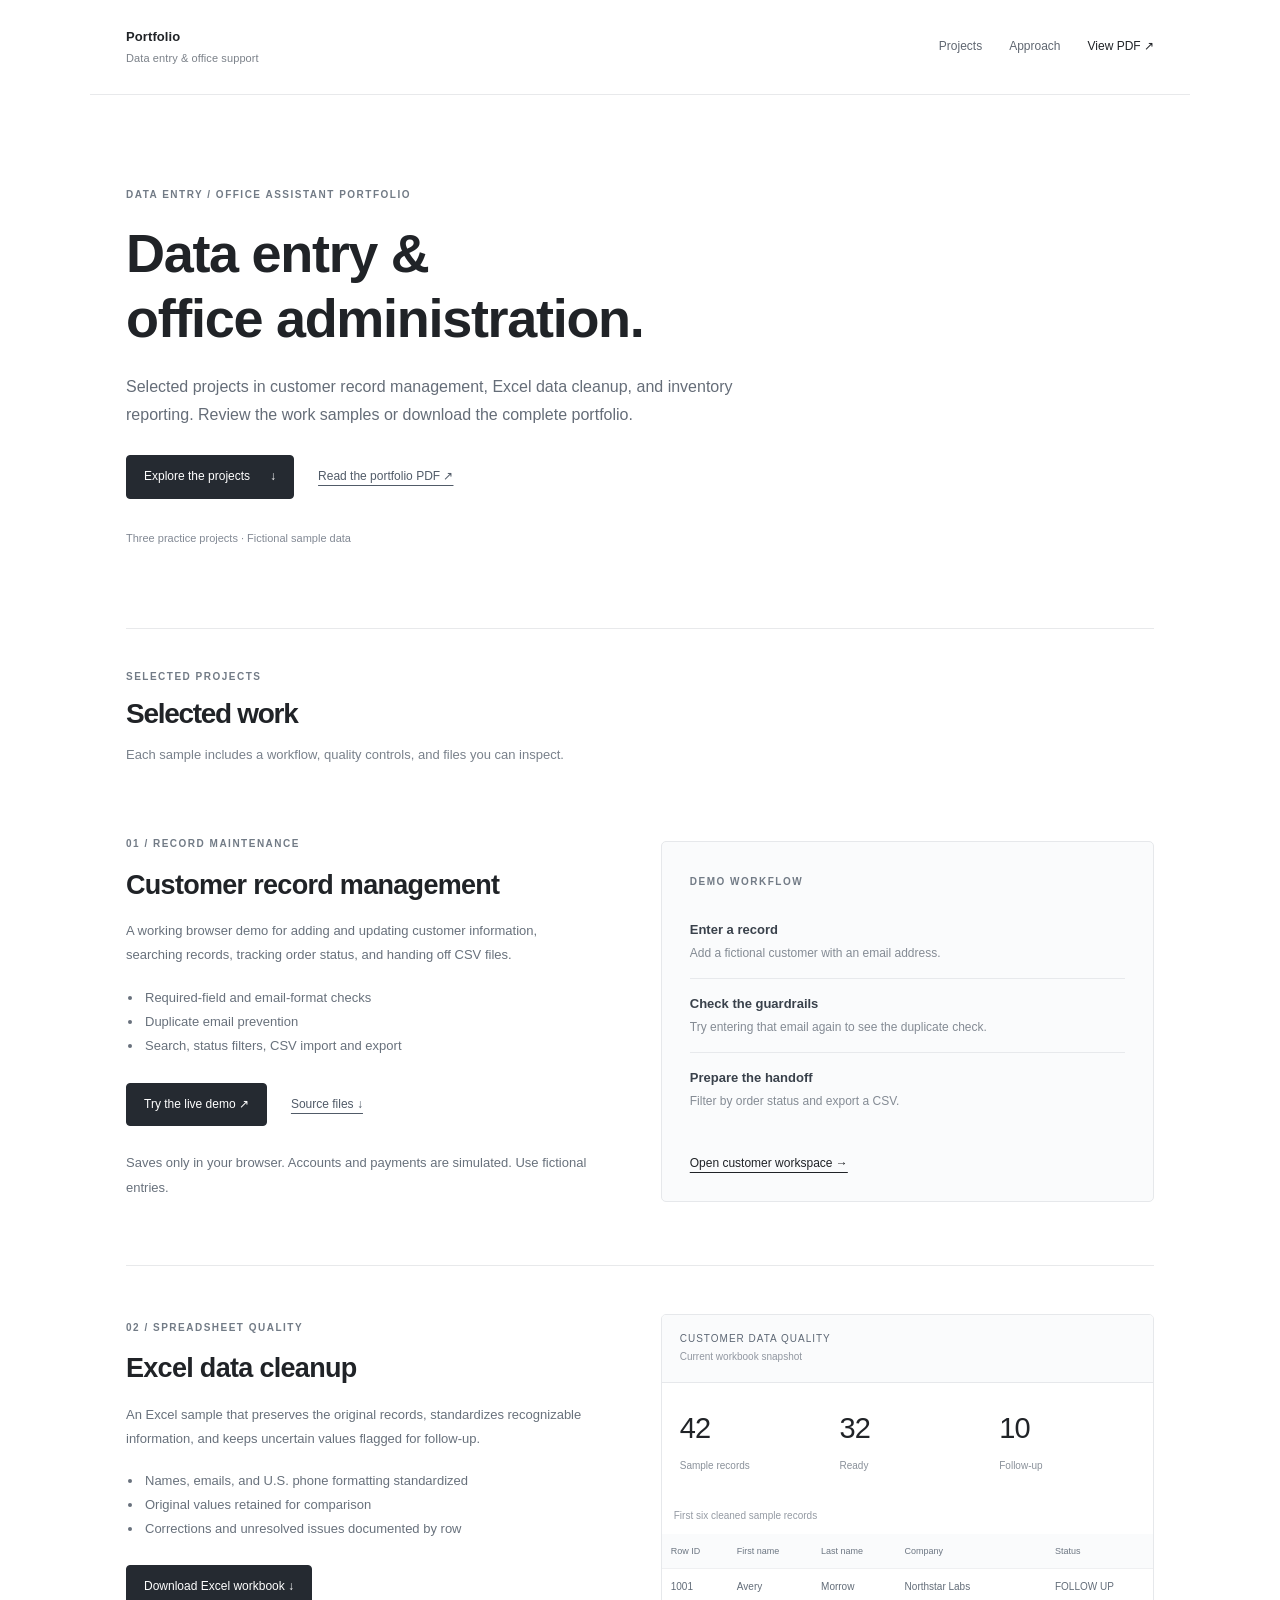
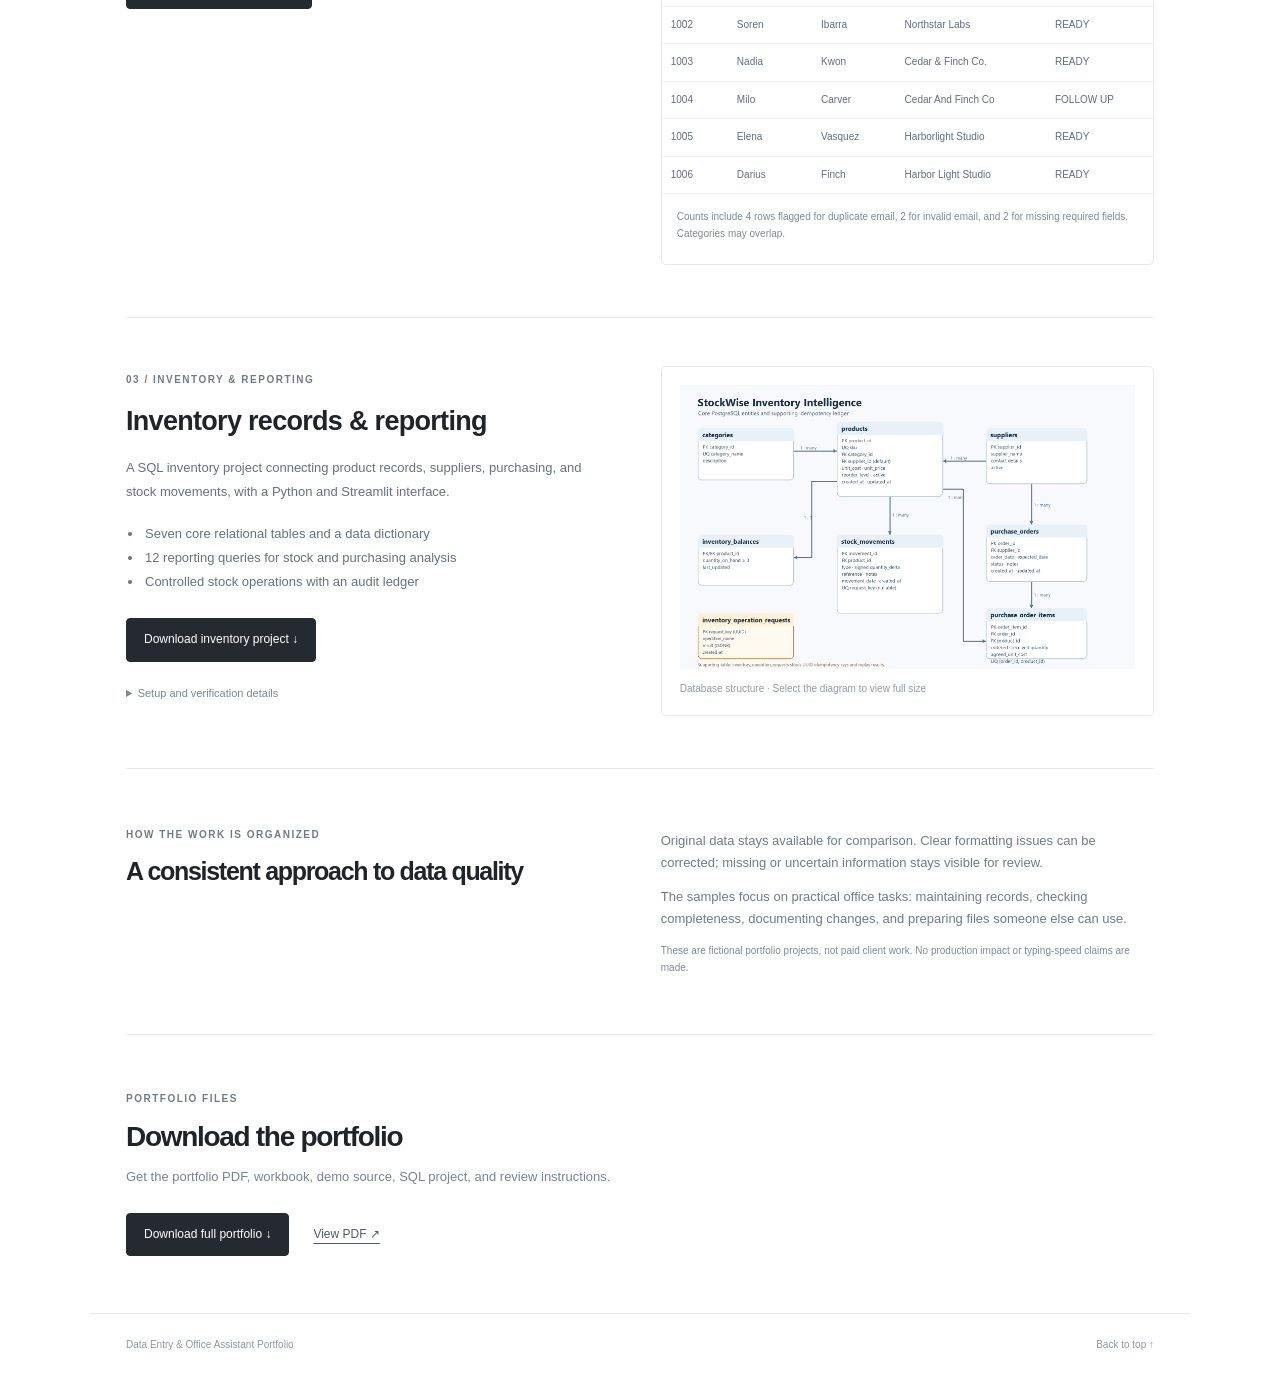
==== index.html @ aed79aca "Publish data entry and office assistant portfolio" ====
<!doctype html><html lang="en"><head><meta charset="utf-8"><meta name="viewport" content="width=device-width, initial-scale=1"><title>Data Entry & Office Assistant | Work Portfolio</title><meta name="description" content="Explore three practical work samples: customer record maintenance, Excel data cleanup, and inventory reporting. Try the demo and download the files."><link rel="stylesheet" href="style.css"></head><body>
<header><a class="brand" href="#">Portfolio<span>Data entry & office support</span></a><nav aria-label="Main navigation"><a href="#projects">Projects</a><a href="#approach">Approach</a><a class="nav-download" href="downloads/portfolio.pdf">View PDF ↗</a></nav></header>
<main><section class="hero"><div><p class="eyebrow">DATA ENTRY / OFFICE ASSISTANT PORTFOLIO</p><h1>Data entry &amp;<br>office administration.</h1><p class="intro">Selected projects in customer record management, Excel data cleanup, and inventory reporting. Review the work samples or download the complete portfolio.</p><div class="actions"><a class="button" href="#projects">Explore the projects <span>↓</span></a><a class="text-link" href="downloads/portfolio.pdf">Read the portfolio PDF ↗</a></div><p class="small">Three practice projects · Fictional sample data</p></div></section>
<section id="projects"><div class="section-heading"><p class="eyebrow">SELECTED PROJECTS</p><h2>Selected work</h2><p>Each sample includes a workflow, quality controls, and files you can inspect.</p></div>
<article class="project"><div class="project-copy"><span class="number">01 / RECORD MAINTENANCE</span><h3>Customer record management</h3><p>A working browser demo for adding and updating customer information, searching records, tracking order status, and handing off CSV files.</p><ul><li>Required-field and email-format checks</li><li>Duplicate email prevention</li><li>Search, status filters, CSV import and export</li></ul><div class="actions"><a class="button" href="customer-demo/index.html">Try the live demo ↗</a><a class="text-link" href="downloads/customer-project.zip" download>Source files ↓</a></div><p class="small">Saves only in your browser. Accounts and payments are simulated. Use fictional entries.</p></div><div class="demo-instructions"><span class="eyebrow">DEMO WORKFLOW</span><ol><li><b>Enter a record</b><span>Add a fictional customer with an email address.</span></li><li><b>Check the guardrails</b><span>Try entering that email again to see the duplicate check.</span></li><li><b>Prepare the handoff</b><span>Filter by order status and export a CSV.</span></li></ol><a href="customer-demo/index.html">Open customer workspace →</a></div></article>
<article class="project excel"><div class="project-copy"><span class="number">02 / SPREADSHEET QUALITY</span><h3>Excel data cleanup</h3><p>An Excel sample that preserves the original records, standardizes recognizable information, and keeps uncertain values flagged for follow-up.</p><ul><li>Names, emails, and U.S. phone formatting standardized</li><li>Original values retained for comparison</li><li>Corrections and unresolved issues documented by row</li></ul><a class="button" href="downloads/customer-cleanup.xlsx" download>Download Excel workbook ↓</a></div><div class="sheet-preview"><div class="sheet-top">CUSTOMER DATA QUALITY <span>Current workbook snapshot</span></div><div class="metrics"><div><strong>42</strong><span>Sample records</span></div><div><strong>32</strong><span>Ready</span></div><div><strong>10</strong><span>Follow-up</span></div></div><div class="table-wrap"><table><caption>First six cleaned sample records</caption><thead><tr><th>Row ID</th><th>First name</th><th>Last name</th><th>Company</th><th>Status</th></tr></thead><tbody><tr><td>1001</td><td>Avery</td><td>Morrow</td><td>Northstar Labs</td><td>FOLLOW UP</td></tr><tr><td>1002</td><td>Soren</td><td>Ibarra</td><td>Northstar Labs</td><td>READY</td></tr><tr><td>1003</td><td>Nadia</td><td>Kwon</td><td>Cedar &amp; Finch Co.</td><td>READY</td></tr><tr><td>1004</td><td>Milo</td><td>Carver</td><td>Cedar And Finch Co</td><td>FOLLOW UP</td></tr><tr><td>1005</td><td>Elena</td><td>Vasquez</td><td>Harborlight Studio</td><td>READY</td></tr><tr><td>1006</td><td>Darius</td><td>Finch</td><td>Harbor Light Studio</td><td>READY</td></tr></tbody></table></div><p class="small">Counts include 4 rows flagged for duplicate email, 2 for invalid email, and 2 for missing required fields. Categories may overlap.</p></div></article>
<article class="project inventory"><div class="project-copy"><span class="number">03 / INVENTORY & REPORTING</span><h3>Inventory records &amp; reporting</h3><p>A SQL inventory project connecting product records, suppliers, purchasing, and stock movements, with a Python and Streamlit interface.</p><ul><li>Seven core relational tables and a data dictionary</li><li>12 reporting queries for stock and purchasing analysis</li><li>Controlled stock operations with an audit ledger</li></ul><a class="button" href="downloads/inventory-project.zip" download>Download inventory project ↓</a><details><summary>Setup and verification details</summary><p>The download includes the README, SQL, Python app, tests, and documentation. Running the dashboard requires Python and PostgreSQL setup. Local checks: 6 tests passed; 6 integration tests skipped without a configured database. Native PostgreSQL concurrency and the connected dashboard remain unverified.</p></details></div><figure><a href="assets/inventory-erd.png" target="_blank" rel="noopener"><img src="assets/inventory-erd.png" alt="StockWise inventory database relationship diagram" loading="lazy"></a><figcaption>Database structure · Select the diagram to view full size</figcaption></figure></article></section>
<section id="approach" class="approach"><div><p class="eyebrow">HOW THE WORK IS ORGANIZED</p><h2>A consistent approach to data quality</h2></div><div><p>Original data stays available for comparison. Clear formatting issues can be corrected; missing or uncertain information stays visible for review.</p><p>The samples focus on practical office tasks: maintaining records, checking completeness, documenting changes, and preparing files someone else can use.</p><p class="small">These are fictional portfolio projects, not paid client work. No production impact or typing-speed claims are made.</p></div></section>
<section class="download"><p class="eyebrow">PORTFOLIO FILES</p><h2>Download the portfolio</h2><p>Get the portfolio PDF, workbook, demo source, SQL project, and review instructions.</p><div class="actions"><a class="button" href="downloads/portfolio.zip" download>Download full portfolio ↓</a><a class="text-link" href="downloads/portfolio.pdf">View PDF ↗</a></div></section></main><footer><span>Data Entry & Office Assistant Portfolio</span><a href="#">Back to top ↑</a></footer></body></html>
---- style.css ----
*{box-sizing:border-box}html{scroll-behavior:smooth;scroll-padding-top:30px}body{margin:0;background:#fff;color:#202327;font:15px/1.65 -apple-system,BlinkMacSystemFont,"Segoe UI",Arial,sans-serif;-webkit-font-smoothing:antialiased}a{color:inherit;text-underline-offset:5px}header,main,footer{max-width:1100px;margin:auto}header{padding:26px 36px;display:flex;justify-content:space-between;align-items:center;border-bottom:1px solid #e8e9eb}.brand{text-decoration:none;font-size:13px;font-weight:650;letter-spacing:.1px}.brand span{display:block;font-size:11px;font-weight:400;color:#7b8189;margin-top:2px}nav{display:flex;gap:27px;align-items:center}nav a{text-decoration:none;font-size:12px;color:#606771}.nav-download{color:#202327}main{padding:0 36px}.hero{padding:82px 0 69px;max-width:760px}.eyebrow,.number{font-size:10px;letter-spacing:1.5px;font-weight:600;color:#727b86}h1,h2,h3{font-family:inherit;font-weight:550;letter-spacing:-1.3px;line-height:1.2}h1{font-size:54px;margin:18px 0 22px;max-width:720px}h2{font-size:28px;margin:12px 0}h3{font-size:27px;margin:14px 0 18px;letter-spacing:-.7px}.intro{font-size:16px;max-width:640px;color:#656d78;line-height:1.8}.actions{display:flex;align-items:center;gap:24px;flex-wrap:wrap;margin:25px 0}.button{display:inline-flex;align-items:center;gap:20px;text-decoration:none;padding:11px 17px;background:#252a31;color:#fff;border:1px solid #252a31;border-radius:4px;font-size:12px;font-weight:500;transition:background .15s}.button:hover{background:#434b56}.text-link{font-size:12px;color:#515b68}.small{font-size:11px;color:#828994;line-height:1.7}.hero .small{margin-top:30px}.folder{display:none}.section-heading{border-top:1px solid #e8e9eb;padding:30px 0 4px}.section-heading>p:last-child{color:#79818b;font-size:13px}.project{display:grid;grid-template-columns:1fr 1.05fr;gap:65px;padding:48px 0 52px;border-bottom:1px solid #e8e9eb;align-items:start}.project-copy>p,.project-copy li{color:#68717c;font-size:13px;line-height:1.85}.project-copy ul{padding-left:17px;margin:18px 0 24px;line-height:1.9}.project-copy li{padding-left:2px}.project-copy h3 br{display:none}.demo-instructions{border:1px solid #e6e8eb;border-radius:5px;padding:26px 28px;align-self:center;background:#fafbfc}.demo-instructions ol{padding:0;list-style:none;margin:12px 0}.demo-instructions li{padding:14px 0;border-bottom:1px solid #e7e9ec}.demo-instructions li:last-child{border:0}.demo-instructions b{display:block;font-size:13px;font-weight:550;color:#39414b}.demo-instructions span:not(.eyebrow){display:block;font-size:12px;color:#848b94;margin-top:4px}.demo-instructions>a{display:inline-block;font-size:12px;margin-top:16px}.sheet-preview{border:1px solid #e6e8eb;border-radius:5px;align-self:center;overflow:hidden}.sheet-top{padding:16px 18px;font-size:10px;letter-spacing:1px;border-bottom:1px solid #e6e8eb;background:#fafbfc;color:#5e6875}.sheet-top span{display:block;font-size:10px;color:#9197a0;letter-spacing:0;margin-top:2px}.metrics{display:flex;padding:22px 18px;gap:24px;background:#fff}.metrics>div{flex:1}.metrics strong{display:block;font-size:29px;font-weight:500;letter-spacing:-1px}.metrics span{font-size:10px;color:#8a919a}.table-wrap{overflow:auto}table{width:100%;border-collapse:collapse;font-size:10px}caption{text-align:left;padding:9px 12px;color:#949aa3;font-size:10px}th,td{padding:10px 9px;text-align:left;border-bottom:1px solid #eff0f2;white-space:nowrap}th{font-size:9px;font-weight:500;background:#fafbfc;color:#6d7783}td{color:#636d79}.sheet-preview>.small{padding:4px 15px 12px;font-size:10px}figure{margin:0;align-self:center;border:1px solid #e6e8eb;border-radius:5px;padding:18px}figure img{display:block;width:100%;height:auto}figcaption{font-size:10px;color:#939aa3;padding-top:12px}details{margin-top:22px;font-size:11px;color:#7d8691}details p{line-height:1.8}summary{cursor:pointer}.approach{display:grid;grid-template-columns:1fr 1.05fr;gap:65px;padding:48px 0;border-bottom:1px solid #e8e9eb}.approach>div:last-child{font-size:13px;color:#727b86}.approach h2{font-size:25px}.approach .small{font-size:10px}.download{padding:46px 0 57px;margin:0;max-width:700px}.download h2{font-size:28px}.download h2 br{display:none}.download p:not(.eyebrow){font-size:13px;color:#7b838e}.download .actions{margin-bottom:0}footer{padding:23px 36px 30px;border-top:1px solid #e8e9eb;display:flex;justify-content:space-between;font-size:10px;color:#9097a1}footer a{text-decoration:none}a:focus-visible,summary:focus-visible{outline:2px solid #496c96;outline-offset:5px}@media(max-width:850px){.project{gap:32px;grid-template-columns:1fr 1fr}.hero{padding:60px 0}.approach{gap:32px}h1{font-size:46px}}@media(max-width:640px){header,footer{padding:22px}main{padding:0 22px}nav{gap:17px}nav a{font-size:11px}.brand{font-size:11px}.brand span{font-size:10px}.hero{padding:49px 0 43px}h1{font-size:37px;letter-spacing:-1.2px}.intro{font-size:14px}.project,.approach{grid-template-columns:1fr;gap:25px;padding:34px 0}h3{font-size:25px}.section-heading{padding-top:25px}h2{font-size:25px}.actions{gap:20px}.download{padding:35px 0 40px}footer{gap:20px}.metrics{gap:20px}}@media(max-width:380px){nav>a:nth-child(2){display:none}}@media(prefers-reduced-motion:reduce){html{scroll-behavior:auto}*{transition:none!important}}
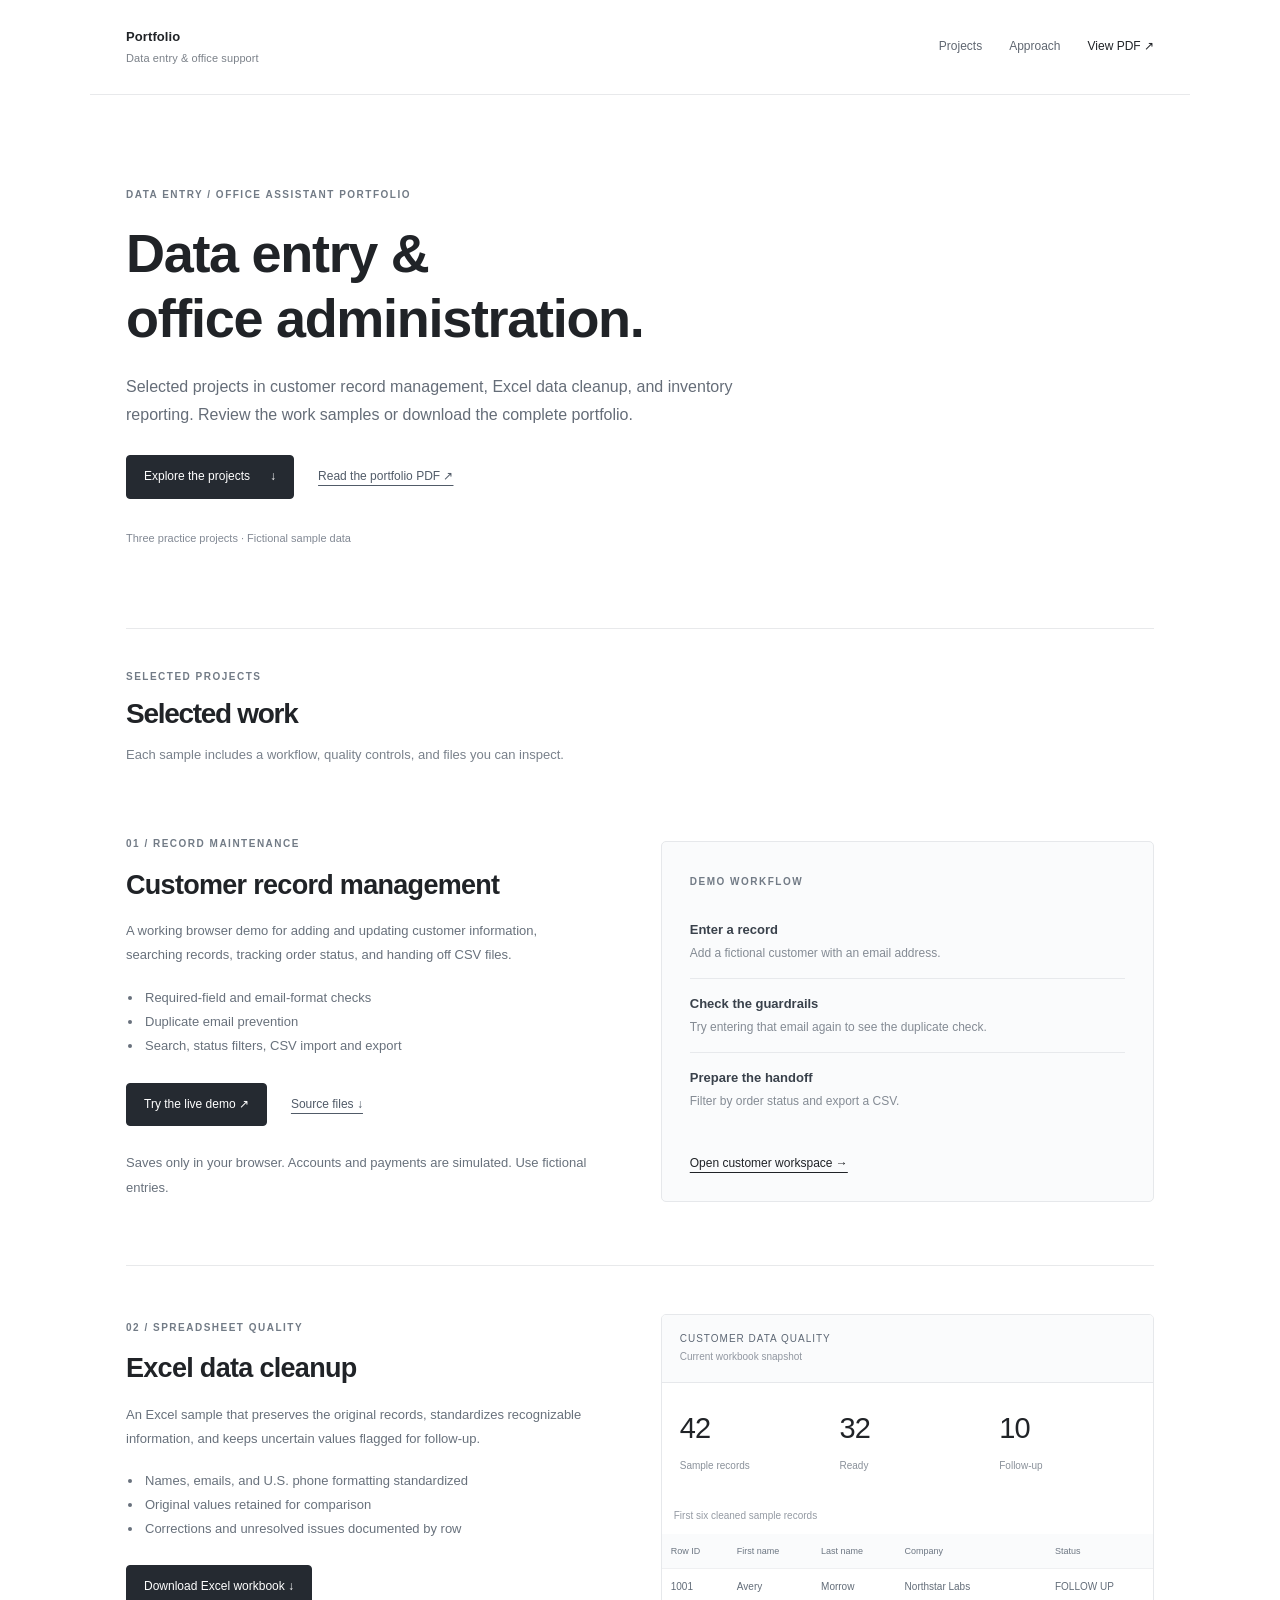
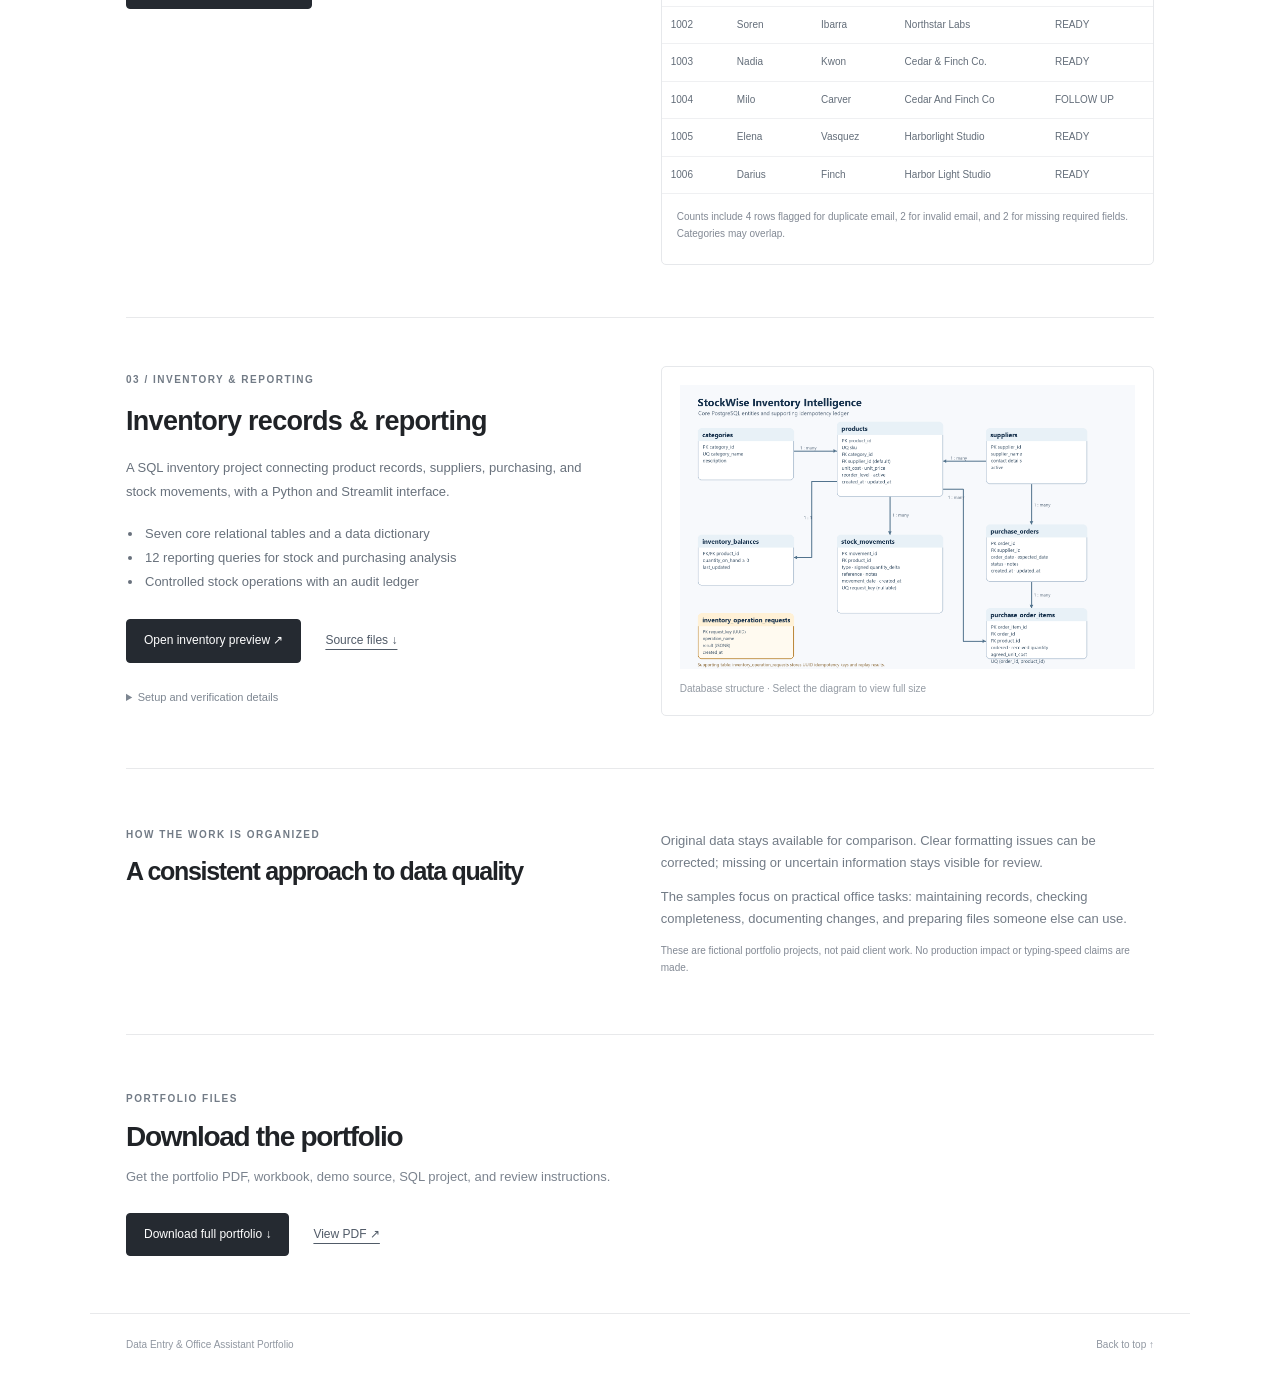
==== commit 3bfaea62: "Link inventory project to interactive browser preview" ====
--- a/index.html
+++ b/index.html
@@ -4,6 +4,7 @@
 <section id="projects"><div class="section-heading"><p class="eyebrow">SELECTED PROJECTS</p><h2>Selected work</h2><p>Each sample includes a workflow, quality controls, and files you can inspect.</p></div>
 <article class="project"><div class="project-copy"><span class="number">01 / RECORD MAINTENANCE</span><h3>Customer record management</h3><p>A working browser demo for adding and updating customer information, searching records, tracking order status, and handing off CSV files.</p><ul><li>Required-field and email-format checks</li><li>Duplicate email prevention</li><li>Search, status filters, CSV import and export</li></ul><div class="actions"><a class="button" href="customer-demo/index.html">Try the live demo ↗</a><a class="text-link" href="downloads/customer-project.zip" download>Source files ↓</a></div><p class="small">Saves only in your browser. Accounts and payments are simulated. Use fictional entries.</p></div><div class="demo-instructions"><span class="eyebrow">DEMO WORKFLOW</span><ol><li><b>Enter a record</b><span>Add a fictional customer with an email address.</span></li><li><b>Check the guardrails</b><span>Try entering that email again to see the duplicate check.</span></li><li><b>Prepare the handoff</b><span>Filter by order status and export a CSV.</span></li></ol><a href="customer-demo/index.html">Open customer workspace →</a></div></article>
 <article class="project excel"><div class="project-copy"><span class="number">02 / SPREADSHEET QUALITY</span><h3>Excel data cleanup</h3><p>An Excel sample that preserves the original records, standardizes recognizable information, and keeps uncertain values flagged for follow-up.</p><ul><li>Names, emails, and U.S. phone formatting standardized</li><li>Original values retained for comparison</li><li>Corrections and unresolved issues documented by row</li></ul><a class="button" href="downloads/customer-cleanup.xlsx" download>Download Excel workbook ↓</a></div><div class="sheet-preview"><div class="sheet-top">CUSTOMER DATA QUALITY <span>Current workbook snapshot</span></div><div class="metrics"><div><strong>42</strong><span>Sample records</span></div><div><strong>32</strong><span>Ready</span></div><div><strong>10</strong><span>Follow-up</span></div></div><div class="table-wrap"><table><caption>First six cleaned sample records</caption><thead><tr><th>Row ID</th><th>First name</th><th>Last name</th><th>Company</th><th>Status</th></tr></thead><tbody><tr><td>1001</td><td>Avery</td><td>Morrow</td><td>Northstar Labs</td><td>FOLLOW UP</td></tr><tr><td>1002</td><td>Soren</td><td>Ibarra</td><td>Northstar Labs</td><td>READY</td></tr><tr><td>1003</td><td>Nadia</td><td>Kwon</td><td>Cedar &amp; Finch Co.</td><td>READY</td></tr><tr><td>1004</td><td>Milo</td><td>Carver</td><td>Cedar And Finch Co</td><td>FOLLOW UP</td></tr><tr><td>1005</td><td>Elena</td><td>Vasquez</td><td>Harborlight Studio</td><td>READY</td></tr><tr><td>1006</td><td>Darius</td><td>Finch</td><td>Harbor Light Studio</td><td>READY</td></tr></tbody></table></div><p class="small">Counts include 4 rows flagged for duplicate email, 2 for invalid email, and 2 for missing required fields. Categories may overlap.</p></div></article>
-<article class="project inventory"><div class="project-copy"><span class="number">03 / INVENTORY & REPORTING</span><h3>Inventory records &amp; reporting</h3><p>A SQL inventory project connecting product records, suppliers, purchasing, and stock movements, with a Python and Streamlit interface.</p><ul><li>Seven core relational tables and a data dictionary</li><li>12 reporting queries for stock and purchasing analysis</li><li>Controlled stock operations with an audit ledger</li></ul><a class="button" href="downloads/inventory-project.zip" download>Download inventory project ↓</a><details><summary>Setup and verification details</summary><p>The download includes the README, SQL, Python app, tests, and documentation. Running the dashboard requires Python and PostgreSQL setup. Local checks: 6 tests passed; 6 integration tests skipped without a configured database. Native PostgreSQL concurrency and the connected dashboard remain unverified.</p></details></div><figure><a href="assets/inventory-erd.png" target="_blank" rel="noopener"><img src="assets/inventory-erd.png" alt="StockWise inventory database relationship diagram" loading="lazy"></a><figcaption>Database structure · Select the diagram to view full size</figcaption></figure></article></section>
+<article class="project inventory"><div class="project-copy"><span class="number">03 / INVENTORY & REPORTING</span><h3>Inventory records &amp; reporting</h3><p>A SQL inventory project connecting product records, suppliers, purchasing, and stock movements, with a Python and Streamlit interface.</p><ul><li>Seven core relational tables and a data dictionary</li><li>12 reporting queries for stock and purchasing analysis</li><li>Controlled stock operations with an audit ledger</li></ul><div class="actions"><a class="button" href="inventory.html">Open inventory preview ↗</a><a class="text-link" href="downloads/inventory-project.zip" download>Source files ↓</a></div><details><summary>Setup and verification details</summary><p>The download includes the README, SQL, Python app, tests, and documentation. Running the dashboard requires Python and PostgreSQL setup. Local checks: 6 tests passed; 6 integration tests skipped without a configured database. Native PostgreSQL concurrency and the connected dashboard remain unverified.</p></details></div><figure><a href="assets/inventory-erd.png" target="_blank" rel="noopener"><img src="assets/inventory-erd.png" alt="StockWise inventory database relationship diagram" loading="lazy"></a><figcaption>Database structure · Select the diagram to view full size</figcaption></figure></article></section>
 <section id="approach" class="approach"><div><p class="eyebrow">HOW THE WORK IS ORGANIZED</p><h2>A consistent approach to data quality</h2></div><div><p>Original data stays available for comparison. Clear formatting issues can be corrected; missing or uncertain information stays visible for review.</p><p>The samples focus on practical office tasks: maintaining records, checking completeness, documenting changes, and preparing files someone else can use.</p><p class="small">These are fictional portfolio projects, not paid client work. No production impact or typing-speed claims are made.</p></div></section>
-<section class="download"><p class="eyebrow">PORTFOLIO FILES</p><h2>Download the portfolio</h2><p>Get the portfolio PDF, workbook, demo source, SQL project, and review instructions.</p><div class="actions"><a class="button" href="downloads/portfolio.zip" download>Download full portfolio ↓</a><a class="text-link" href="downloads/portfolio.pdf">View PDF ↗</a></div></section></main><footer><span>Data Entry & Office Assistant Portfolio</span><a href="#">Back to top ↑</a></footer></body></html>+<section class="download"><p class="eyebrow">PORTFOLIO FILES</p><h2>Download the portfolio</h2><p>Get the portfolio PDF, workbook, demo source, SQL project, and review instructions.</p><div class="actions"><a class="button" href="downloads/portfolio.zip" download>Download full portfolio ↓</a><a class="text-link" href="downloads/portfolio.pdf">View PDF ↗</a></div></section></main><footer><span>Data Entry & Office Assistant Portfolio</span><a href="#">Back to top ↑</a></footer></body></html>
+
